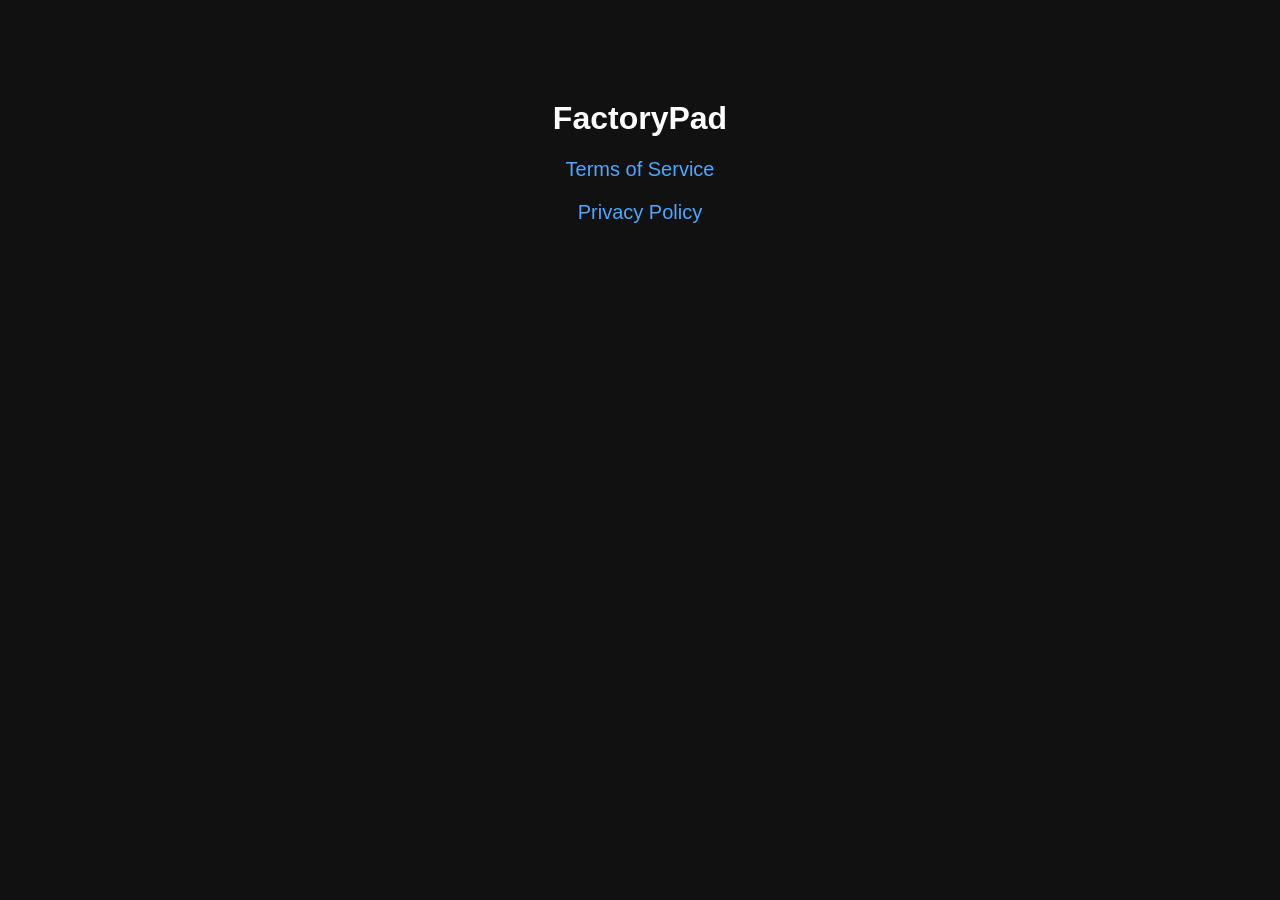
==== index.html @ 2495810d "Add initial index.html with basic structure" ====
<!DOCTYPE html>
<html lang="en">
<head>
  <meta charset="UTF-8">
  <title>FactoryPad</title>
  <style>
    body {
      font-family: Arial, sans-serif;
      text-align: center;
      margin-top: 100px;
      background: #111;
      color: white;
    }
    a {
      display: block;
      margin: 20px;
      font-size: 20px;
      color: #4da6ff;
      text-decoration: none;
    }
    a:hover {
      text-decoration: underline;
    }
  </style>
</head>
<body>

  <h1>FactoryPad</h1>

  <a href="https://factorypad.github.io/terms-and-service.html">
    Terms of Service
  </a>

  <a href="https://factorypad.github.io/privacy-policy.html">
    Privacy Policy
  </a>

</body>
</html>
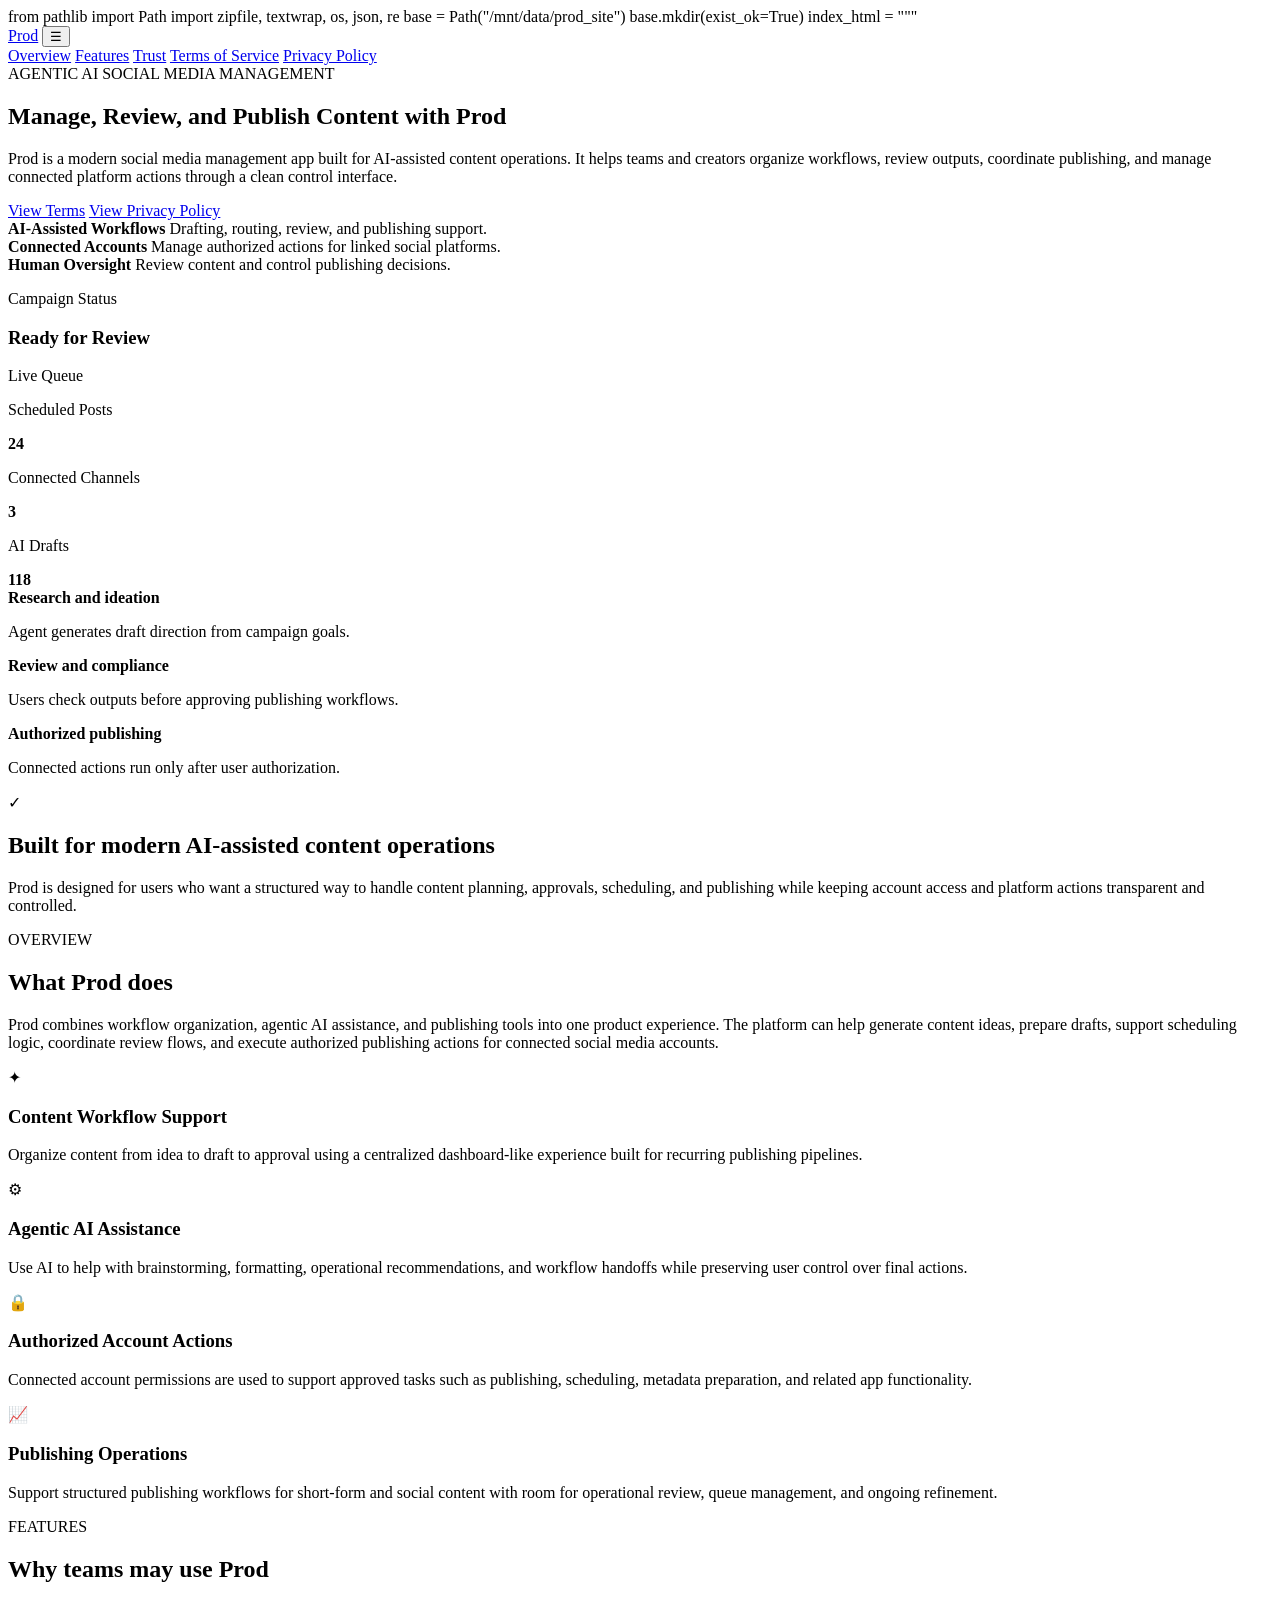
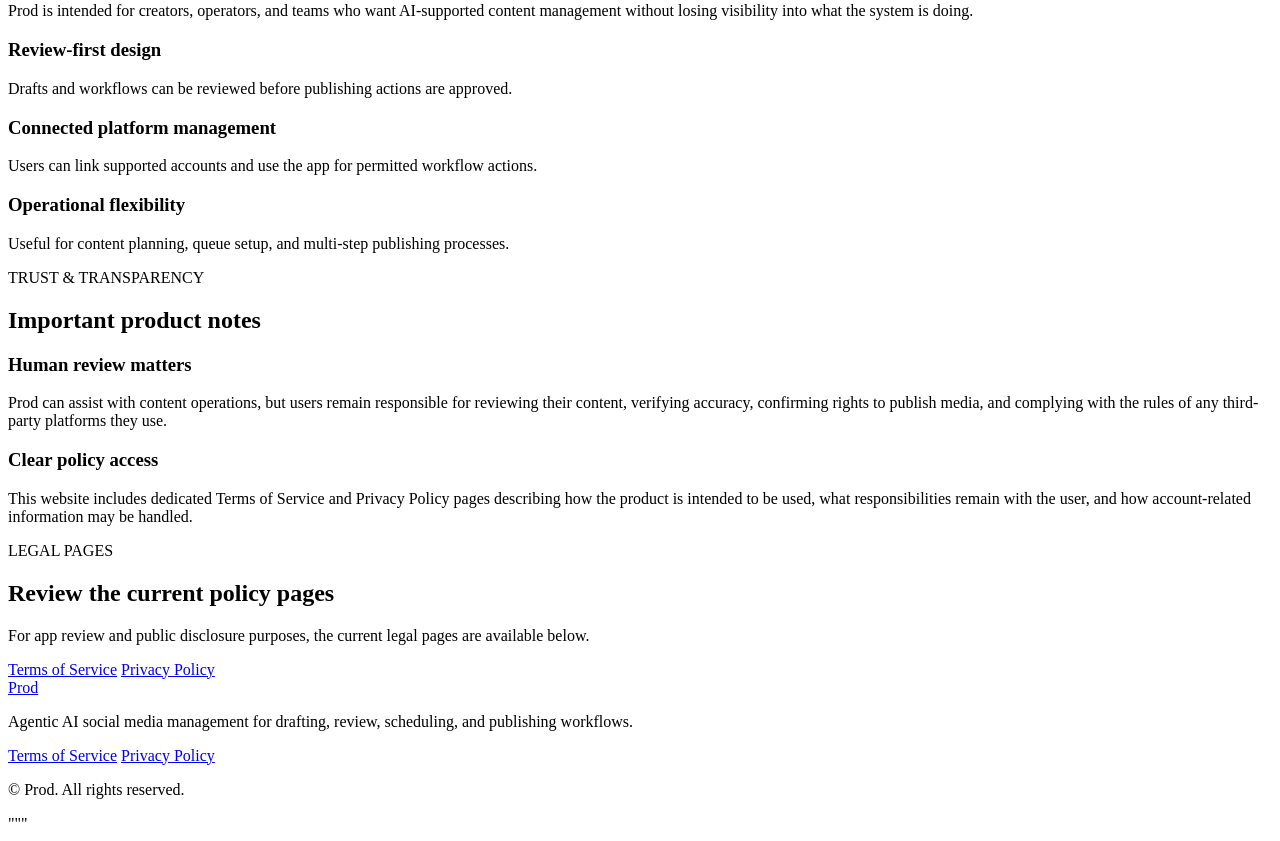
==== commit 4dcecbf2: "Revamp index.html for Prod app with new content Updated the HTML structure and content for the Prod " ====
--- a/index.html
+++ b/index.html
@@ -1,39 +1,284 @@
-<!DOCTYPE html>
+from pathlib import Path
+import zipfile, textwrap, os, json, re
+
+base = Path("/mnt/data/prod_site")
+base.mkdir(exist_ok=True)
+
+index_html = """<!DOCTYPE html>
 <html lang="en">
 <head>
-  <meta charset="UTF-8">
-  <title>FactoryPad</title>
-  <style>
-    body {
-      font-family: Arial, sans-serif;
-      text-align: center;
-      margin-top: 100px;
-      background: #111;
-      color: white;
-    }
-    a {
-      display: block;
-      margin: 20px;
-      font-size: 20px;
-      color: #4da6ff;
-      text-decoration: none;
-    }
-    a:hover {
-      text-decoration: underline;
-    }
-  </style>
+  <meta charset="UTF-8" />
+  <meta name="viewport" content="width=device-width, initial-scale=1.0" />
+  <title>Prod | Agentic AI Social Media Management</title>
+  <meta name="description" content="Prod is an agentic AI social media management app for drafting, scheduling, reviewing, and publishing content across connected platforms." />
+  <link rel="stylesheet" href="styles.css" />
 </head>
 <body>
-
-  <h1>FactoryPad</h1>
-
-  <a href="https://factorypad.github.io/terms-and-service.html">
-    Terms of Service
-  </a>
-
-  <a href="https://factorypad.github.io/privacy-policy.html">
-    Privacy Policy
-  </a>
-
+  <div class="bg-orb orb-1"></div>
+  <div class="bg-orb orb-2"></div>
+
+  <header class="site-header">
+    <div class="container nav-wrap">
+      <a class="brand" href="index.html">Prod</a>
+
+      <button class="menu-toggle" aria-label="Toggle navigation" aria-expanded="false">☰</button>
+
+      <nav class="main-nav">
+        <a href="#overview">Overview</a>
+        <a href="#features">Features</a>
+        <a href="#trust">Trust</a>
+        <a href="terms.html">Terms of Service</a>
+        <a href="privacy.html">Privacy Policy</a>
+      </nav>
+    </div>
+  </header>
+
+  <main>
+    <section class="hero">
+      <div class="container hero-grid">
+        <div class="hero-copy">
+          <span class="eyebrow">AGENTIC AI SOCIAL MEDIA MANAGEMENT</span>
+          <h1>Manage, Review, and Publish Content with <span>Prod</span></h1>
+          <p class="lead">
+            Prod is a modern social media management app built for AI-assisted content operations.
+            It helps teams and creators organize workflows, review outputs, coordinate publishing,
+            and manage connected platform actions through a clean control interface.
+          </p>
+
+          <div class="hero-actions">
+            <a class="btn btn-primary" href="terms.html">View Terms</a>
+            <a class="btn btn-secondary" href="privacy.html">View Privacy Policy</a>
+          </div>
+
+          <div class="hero-mini-grid">
+            <div class="mini-card">
+              <strong>AI-Assisted Workflows</strong>
+              <span>Drafting, routing, review, and publishing support.</span>
+            </div>
+            <div class="mini-card">
+              <strong>Connected Accounts</strong>
+              <span>Manage authorized actions for linked social platforms.</span>
+            </div>
+            <div class="mini-card">
+              <strong>Human Oversight</strong>
+              <span>Review content and control publishing decisions.</span>
+            </div>
+          </div>
+        </div>
+
+        <div class="hero-panel">
+          <div class="panel-window">
+            <div class="panel-top">
+              <span></span><span></span><span></span>
+            </div>
+
+            <div class="workflow-card">
+              <div class="workflow-head">
+                <div>
+                  <p class="label">Campaign Status</p>
+                  <h3>Ready for Review</h3>
+                </div>
+                <span class="status-pill">Live Queue</span>
+              </div>
+
+              <div class="metric-row">
+                <div class="metric-card">
+                  <p>Scheduled Posts</p>
+                  <strong>24</strong>
+                </div>
+                <div class="metric-card">
+                  <p>Connected Channels</p>
+                  <strong>3</strong>
+                </div>
+                <div class="metric-card">
+                  <p>AI Drafts</p>
+                  <strong>118</strong>
+                </div>
+              </div>
+
+              <div class="timeline">
+                <div class="timeline-item active">
+                  <span class="dot"></span>
+                  <div>
+                    <strong>Research and ideation</strong>
+                    <p>Agent generates draft direction from campaign goals.</p>
+                  </div>
+                </div>
+                <div class="timeline-item">
+                  <span class="dot"></span>
+                  <div>
+                    <strong>Review and compliance</strong>
+                    <p>Users check outputs before approving publishing workflows.</p>
+                  </div>
+                </div>
+                <div class="timeline-item">
+                  <span class="dot"></span>
+                  <div>
+                    <strong>Authorized publishing</strong>
+                    <p>Connected actions run only after user authorization.</p>
+                  </div>
+                </div>
+              </div>
+            </div>
+          </div>
+        </div>
+      </div>
+    </section>
+
+    <section class="trust-band">
+      <div class="container trust-band-inner">
+        <div class="badge-glow">✓</div>
+        <h2>Built for modern AI-assisted content operations</h2>
+        <p>
+          Prod is designed for users who want a structured way to handle content planning,
+          approvals, scheduling, and publishing while keeping account access and platform
+          actions transparent and controlled.
+        </p>
+      </div>
+    </section>
+
+    <section id="overview" class="section light-section">
+      <div class="container narrow center-text">
+        <p class="section-kicker">OVERVIEW</p>
+        <h2>What Prod does</h2>
+        <p class="section-copy">
+          Prod combines workflow organization, agentic AI assistance, and publishing tools into
+          one product experience. The platform can help generate content ideas, prepare drafts,
+          support scheduling logic, coordinate review flows, and execute authorized publishing
+          actions for connected social media accounts.
+        </p>
+      </div>
+
+      <div class="container feature-grid top-gap">
+        <article class="feature-card">
+          <div class="icon-wrap">✦</div>
+          <h3>Content Workflow Support</h3>
+          <p>
+            Organize content from idea to draft to approval using a centralized dashboard-like
+            experience built for recurring publishing pipelines.
+          </p>
+        </article>
+
+        <article class="feature-card">
+          <div class="icon-wrap">⚙</div>
+          <h3>Agentic AI Assistance</h3>
+          <p>
+            Use AI to help with brainstorming, formatting, operational recommendations, and
+            workflow handoffs while preserving user control over final actions.
+          </p>
+        </article>
+
+        <article class="feature-card">
+          <div class="icon-wrap">🔒</div>
+          <h3>Authorized Account Actions</h3>
+          <p>
+            Connected account permissions are used to support approved tasks such as publishing,
+            scheduling, metadata preparation, and related app functionality.
+          </p>
+        </article>
+
+        <article class="feature-card">
+          <div class="icon-wrap">📈</div>
+          <h3>Publishing Operations</h3>
+          <p>
+            Support structured publishing workflows for short-form and social content with room
+            for operational review, queue management, and ongoing refinement.
+          </p>
+        </article>
+      </div>
+    </section>
+
+    <section id="features" class="section dark-section">
+      <div class="container narrow center-text">
+        <p class="section-kicker">FEATURES</p>
+        <h2>Why teams may use Prod</h2>
+        <p class="section-copy section-copy-light">
+          Prod is intended for creators, operators, and teams who want AI-supported content
+          management without losing visibility into what the system is doing.
+        </p>
+      </div>
+
+      <div class="container card-row">
+        <article class="info-card">
+          <h3>Review-first design</h3>
+          <p>Drafts and workflows can be reviewed before publishing actions are approved.</p>
+        </article>
+        <article class="info-card">
+          <h3>Connected platform management</h3>
+          <p>Users can link supported accounts and use the app for permitted workflow actions.</p>
+        </article>
+        <article class="info-card">
+          <h3>Operational flexibility</h3>
+          <p>Useful for content planning, queue setup, and multi-step publishing processes.</p>
+        </article>
+      </div>
+    </section>
+
+    <section id="trust" class="section light-section">
+      <div class="container narrow center-text">
+        <p class="section-kicker">TRUST & TRANSPARENCY</p>
+        <h2>Important product notes</h2>
+      </div>
+
+      <div class="container split-grid top-gap">
+        <div class="copy-box">
+          <h3>Human review matters</h3>
+          <p>
+            Prod can assist with content operations, but users remain responsible for reviewing
+            their content, verifying accuracy, confirming rights to publish media, and complying
+            with the rules of any third-party platforms they use.
+          </p>
+        </div>
+
+        <div class="copy-box">
+          <h3>Clear policy access</h3>
+          <p>
+            This website includes dedicated Terms of Service and Privacy Policy pages describing
+            how the product is intended to be used, what responsibilities remain with the user,
+            and how account-related information may be handled.
+          </p>
+        </div>
+      </div>
+    </section>
+
+    <section class="section footer-cta">
+      <div class="container cta-box">
+        <div>
+          <p class="section-kicker">LEGAL PAGES</p>
+          <h2>Review the current policy pages</h2>
+          <p>
+            For app review and public disclosure purposes, the current legal pages are available below.
+          </p>
+        </div>
+        <div class="cta-actions">
+          <a class="btn btn-primary" href="terms.html">Terms of Service</a>
+          <a class="btn btn-secondary" href="privacy.html">Privacy Policy</a>
+        </div>
+      </div>
+    </section>
+  </main>
+
+  <footer class="site-footer">
+    <div class="container footer-inner">
+      <div>
+        <a class="brand footer-brand" href="index.html">Prod</a>
+        <p class="footer-copy">
+          Agentic AI social media management for drafting, review, scheduling, and publishing workflows.
+        </p>
+      </div>
+
+      <div class="footer-links">
+        <a href="terms.html">Terms of Service</a>
+        <a href="privacy.html">Privacy Policy</a>
+      </div>
+    </div>
+
+    <div class="container footer-bottom">
+      <p>© <span id="year"></span> Prod. All rights reserved.</p>
+    </div>
+  </footer>
+
+  <script src="script.js"></script>
 </body>
 </html>
+"""
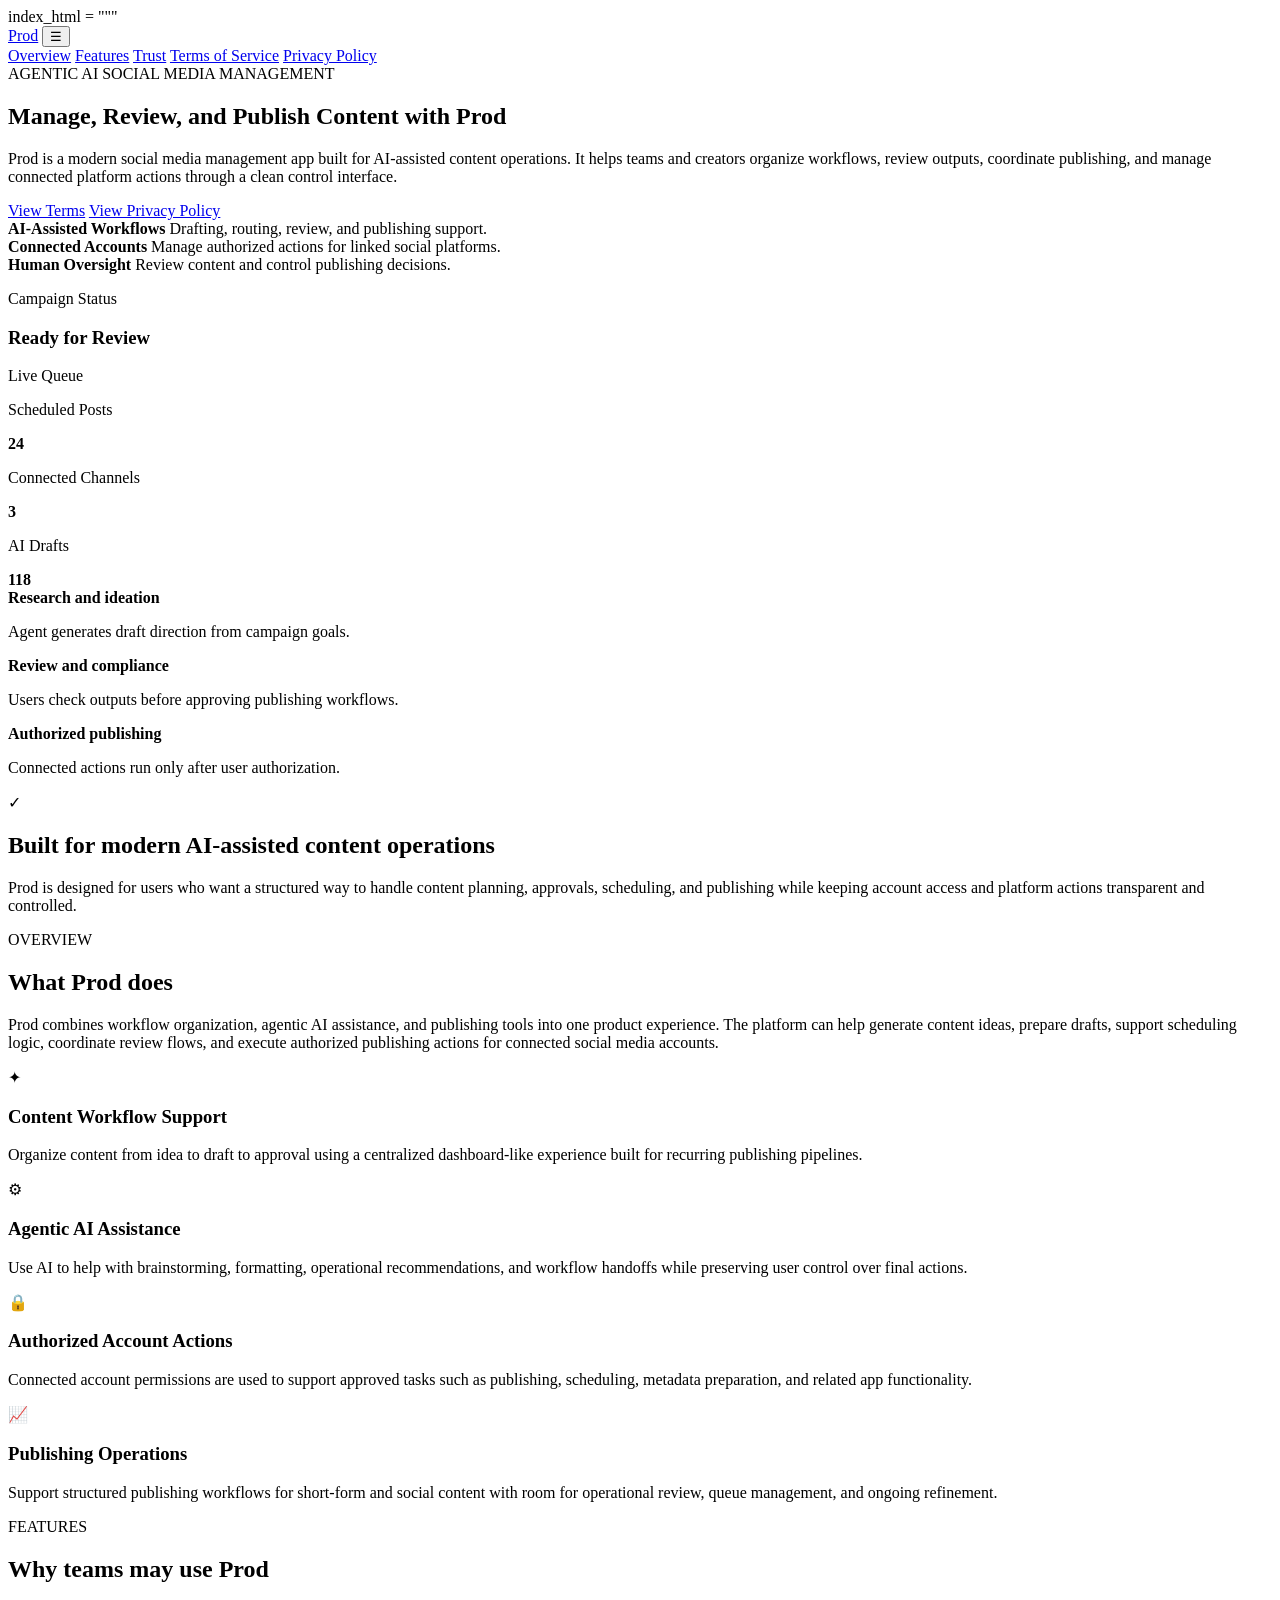
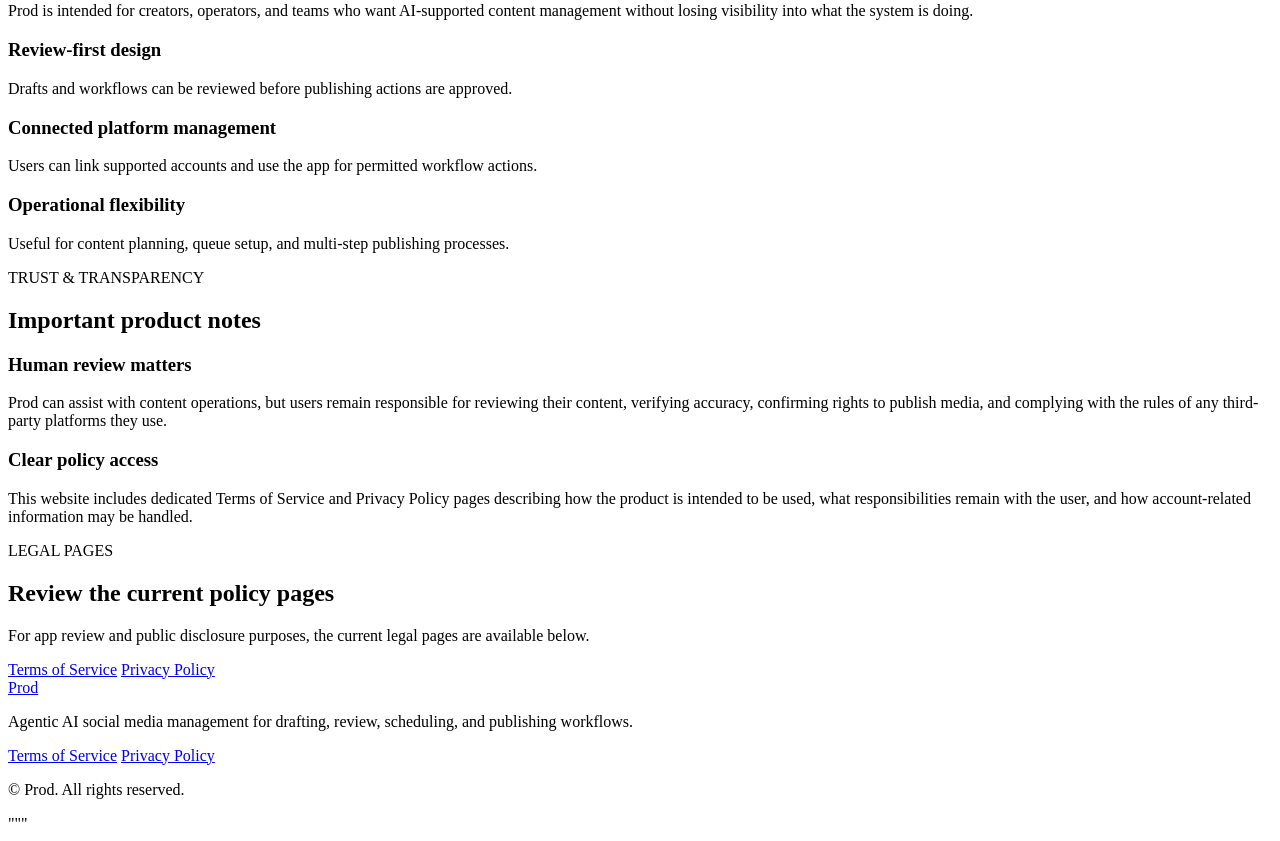
==== commit b61574f4: "Remove Python code from index.html" ====
--- a/index.html
+++ b/index.html
@@ -1,9 +1,3 @@
-from pathlib import Path
-import zipfile, textwrap, os, json, re
-
-base = Path("/mnt/data/prod_site")
-base.mkdir(exist_ok=True)
-
 index_html = """<!DOCTYPE html>
 <html lang="en">
 <head>
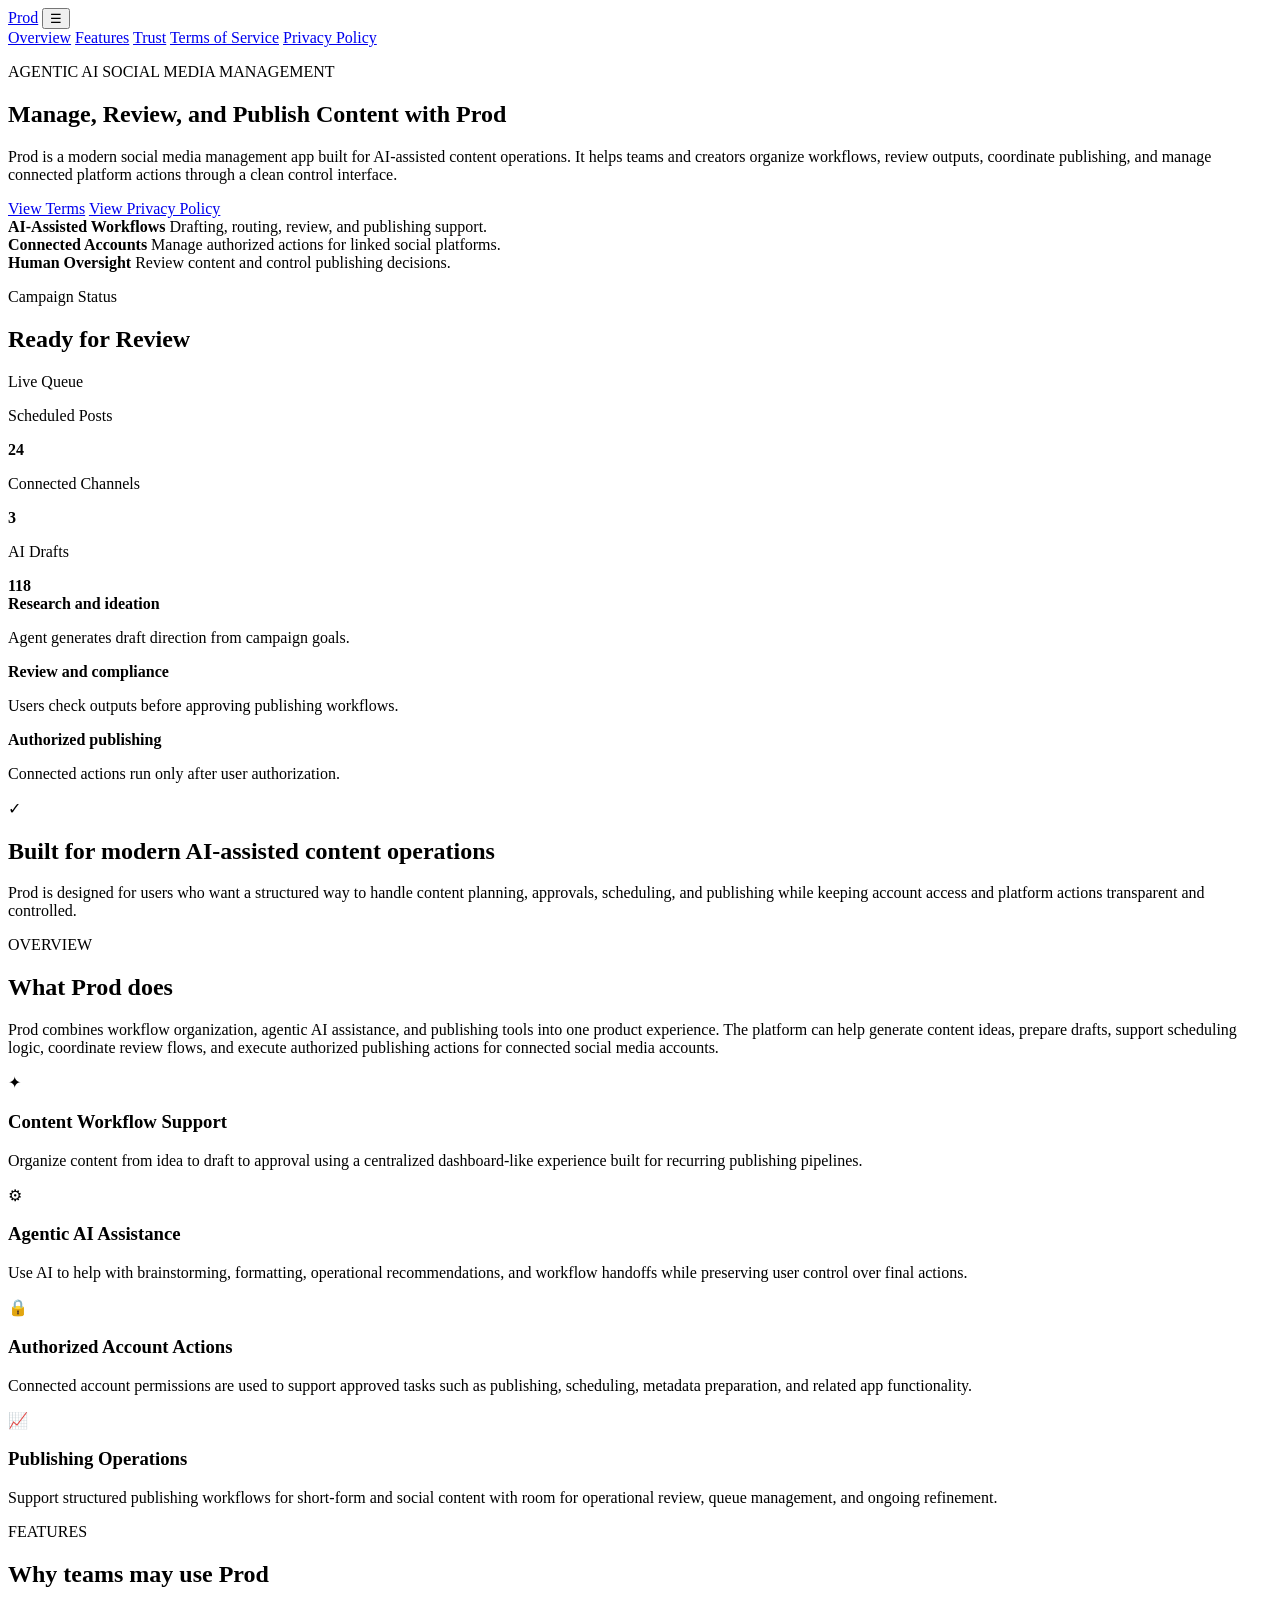
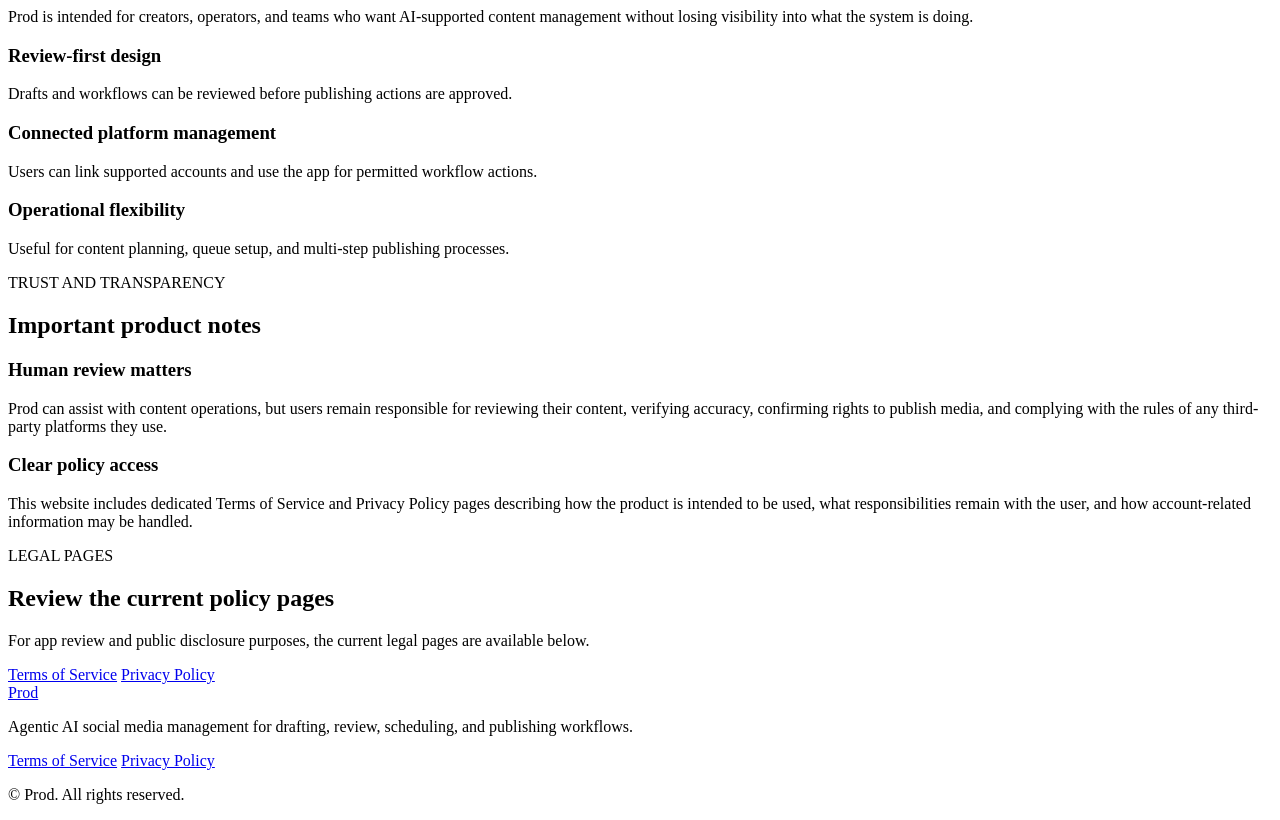
==== commit 3936fb12: "Refactor HTML structure and improve accessibility" ====
--- a/index.html
+++ b/index.html
@@ -1,28 +1,40 @@
-index_html = """<!DOCTYPE html>
+<!DOCTYPE html>
 <html lang="en">
 <head>
   <meta charset="UTF-8" />
   <meta name="viewport" content="width=device-width, initial-scale=1.0" />
   <title>Prod | Agentic AI Social Media Management</title>
-  <meta name="description" content="Prod is an agentic AI social media management app for drafting, scheduling, reviewing, and publishing content across connected platforms." />
+  <meta
+    name="description"
+    content="Prod is an agentic AI social media management app for drafting, scheduling, reviewing, and publishing content across connected platforms."
+  />
+  <meta name="theme-color" content="#0a1b0d" />
   <link rel="stylesheet" href="styles.css" />
 </head>
 <body>
-  <div class="bg-orb orb-1"></div>
-  <div class="bg-orb orb-2"></div>
+  <div class="bg-orb orb-1" aria-hidden="true"></div>
+  <div class="bg-orb orb-2" aria-hidden="true"></div>
 
   <header class="site-header">
     <div class="container nav-wrap">
-      <a class="brand" href="index.html">Prod</a>
-
-      <button class="menu-toggle" aria-label="Toggle navigation" aria-expanded="false">☰</button>
-
-      <nav class="main-nav">
+      <a class="brand" href="index.html" aria-label="Prod home">Prod</a>
+
+      <button
+        class="menu-toggle"
+        type="button"
+        aria-label="Toggle navigation"
+        aria-controls="site-nav"
+        aria-expanded="false"
+      >
+        &#9776;
+      </button>
+
+      <nav class="main-nav" id="site-nav">
         <a href="#overview">Overview</a>
         <a href="#features">Features</a>
         <a href="#trust">Trust</a>
-        <a href="terms.html">Terms of Service</a>
-        <a href="privacy.html">Privacy Policy</a>
+        <a href="terms-and-service.html">Terms of Service</a>
+        <a href="privacy-policy.html">Privacy Policy</a>
       </nav>
     </div>
   </header>
@@ -31,7 +43,7 @@
     <section class="hero">
       <div class="container hero-grid">
         <div class="hero-copy">
-          <span class="eyebrow">AGENTIC AI SOCIAL MEDIA MANAGEMENT</span>
+          <p class="eyebrow">AGENTIC AI SOCIAL MEDIA MANAGEMENT</p>
           <h1>Manage, Review, and Publish Content with <span>Prod</span></h1>
           <p class="lead">
             Prod is a modern social media management app built for AI-assisted content operations.
@@ -40,80 +52,82 @@
           </p>
 
           <div class="hero-actions">
-            <a class="btn btn-primary" href="terms.html">View Terms</a>
-            <a class="btn btn-secondary" href="privacy.html">View Privacy Policy</a>
+            <a class="btn btn-primary" href="terms-and-service.html">View Terms</a>
+            <a class="btn btn-secondary" href="privacy-policy.html">View Privacy Policy</a>
           </div>
 
           <div class="hero-mini-grid">
-            <div class="mini-card">
+            <article class="mini-card">
               <strong>AI-Assisted Workflows</strong>
               <span>Drafting, routing, review, and publishing support.</span>
-            </div>
-            <div class="mini-card">
+            </article>
+            <article class="mini-card">
               <strong>Connected Accounts</strong>
               <span>Manage authorized actions for linked social platforms.</span>
-            </div>
-            <div class="mini-card">
+            </article>
+            <article class="mini-card">
               <strong>Human Oversight</strong>
               <span>Review content and control publishing decisions.</span>
-            </div>
+            </article>
           </div>
         </div>
 
         <div class="hero-panel">
           <div class="panel-window">
-            <div class="panel-top">
-              <span></span><span></span><span></span>
+            <div class="panel-top" aria-hidden="true">
+              <span></span>
+              <span></span>
+              <span></span>
             </div>
 
-            <div class="workflow-card">
+            <section class="workflow-card" aria-label="Product workflow preview">
               <div class="workflow-head">
                 <div>
                   <p class="label">Campaign Status</p>
-                  <h3>Ready for Review</h3>
+                  <h2>Ready for Review</h2>
                 </div>
-                <span class="status-pill">Live Queue</span>
+                <p class="status-pill">Live Queue</p>
               </div>
 
               <div class="metric-row">
-                <div class="metric-card">
+                <article class="metric-card">
                   <p>Scheduled Posts</p>
                   <strong>24</strong>
-                </div>
-                <div class="metric-card">
+                </article>
+                <article class="metric-card">
                   <p>Connected Channels</p>
                   <strong>3</strong>
-                </div>
-                <div class="metric-card">
+                </article>
+                <article class="metric-card">
                   <p>AI Drafts</p>
                   <strong>118</strong>
-                </div>
+                </article>
               </div>
 
               <div class="timeline">
-                <div class="timeline-item active">
-                  <span class="dot"></span>
+                <article class="timeline-item active">
+                  <span class="dot" aria-hidden="true"></span>
                   <div>
                     <strong>Research and ideation</strong>
                     <p>Agent generates draft direction from campaign goals.</p>
                   </div>
-                </div>
-                <div class="timeline-item">
-                  <span class="dot"></span>
+                </article>
+                <article class="timeline-item">
+                  <span class="dot" aria-hidden="true"></span>
                   <div>
                     <strong>Review and compliance</strong>
                     <p>Users check outputs before approving publishing workflows.</p>
                   </div>
-                </div>
-                <div class="timeline-item">
-                  <span class="dot"></span>
+                </article>
+                <article class="timeline-item">
+                  <span class="dot" aria-hidden="true"></span>
                   <div>
                     <strong>Authorized publishing</strong>
                     <p>Connected actions run only after user authorization.</p>
                   </div>
-                </div>
+                </article>
               </div>
-            </div>
+            </section>
           </div>
         </div>
       </div>
@@ -121,7 +135,7 @@
 
     <section class="trust-band">
       <div class="container trust-band-inner">
-        <div class="badge-glow">✓</div>
+        <div class="badge-glow" aria-hidden="true">&#10003;</div>
         <h2>Built for modern AI-assisted content operations</h2>
         <p>
           Prod is designed for users who want a structured way to handle content planning,
@@ -145,7 +159,7 @@
 
       <div class="container feature-grid top-gap">
         <article class="feature-card">
-          <div class="icon-wrap">✦</div>
+          <div class="icon-wrap" aria-hidden="true">&#10022;</div>
           <h3>Content Workflow Support</h3>
           <p>
             Organize content from idea to draft to approval using a centralized dashboard-like
@@ -154,7 +168,7 @@
         </article>
 
         <article class="feature-card">
-          <div class="icon-wrap">⚙</div>
+          <div class="icon-wrap" aria-hidden="true">&#9881;</div>
           <h3>Agentic AI Assistance</h3>
           <p>
             Use AI to help with brainstorming, formatting, operational recommendations, and
@@ -163,7 +177,7 @@
         </article>
 
         <article class="feature-card">
-          <div class="icon-wrap">🔒</div>
+          <div class="icon-wrap" aria-hidden="true">&#128274;</div>
           <h3>Authorized Account Actions</h3>
           <p>
             Connected account permissions are used to support approved tasks such as publishing,
@@ -172,7 +186,7 @@
         </article>
 
         <article class="feature-card">
-          <div class="icon-wrap">📈</div>
+          <div class="icon-wrap" aria-hidden="true">&#128200;</div>
           <h3>Publishing Operations</h3>
           <p>
             Support structured publishing workflows for short-form and social content with room
@@ -210,28 +224,28 @@
 
     <section id="trust" class="section light-section">
       <div class="container narrow center-text">
-        <p class="section-kicker">TRUST & TRANSPARENCY</p>
+        <p class="section-kicker">TRUST AND TRANSPARENCY</p>
         <h2>Important product notes</h2>
       </div>
 
       <div class="container split-grid top-gap">
-        <div class="copy-box">
+        <article class="copy-box">
           <h3>Human review matters</h3>
           <p>
             Prod can assist with content operations, but users remain responsible for reviewing
             their content, verifying accuracy, confirming rights to publish media, and complying
             with the rules of any third-party platforms they use.
           </p>
-        </div>
-
-        <div class="copy-box">
+        </article>
+
+        <article class="copy-box">
           <h3>Clear policy access</h3>
           <p>
             This website includes dedicated Terms of Service and Privacy Policy pages describing
             how the product is intended to be used, what responsibilities remain with the user,
             and how account-related information may be handled.
           </p>
-        </div>
+        </article>
       </div>
     </section>
 
@@ -245,8 +259,8 @@
           </p>
         </div>
         <div class="cta-actions">
-          <a class="btn btn-primary" href="terms.html">Terms of Service</a>
-          <a class="btn btn-secondary" href="privacy.html">Privacy Policy</a>
+          <a class="btn btn-primary" href="terms-and-service.html">Terms of Service</a>
+          <a class="btn btn-secondary" href="privacy-policy.html">Privacy Policy</a>
         </div>
       </div>
     </section>
@@ -262,17 +276,16 @@
       </div>
 
       <div class="footer-links">
-        <a href="terms.html">Terms of Service</a>
-        <a href="privacy.html">Privacy Policy</a>
+        <a href="terms-and-service.html">Terms of Service</a>
+        <a href="privacy-policy.html">Privacy Policy</a>
       </div>
     </div>
 
     <div class="container footer-bottom">
-      <p>© <span id="year"></span> Prod. All rights reserved.</p>
+      <p>&copy; <span id="year"></span> Prod. All rights reserved.</p>
     </div>
   </footer>
 
   <script src="script.js"></script>
 </body>
 </html>
-"""
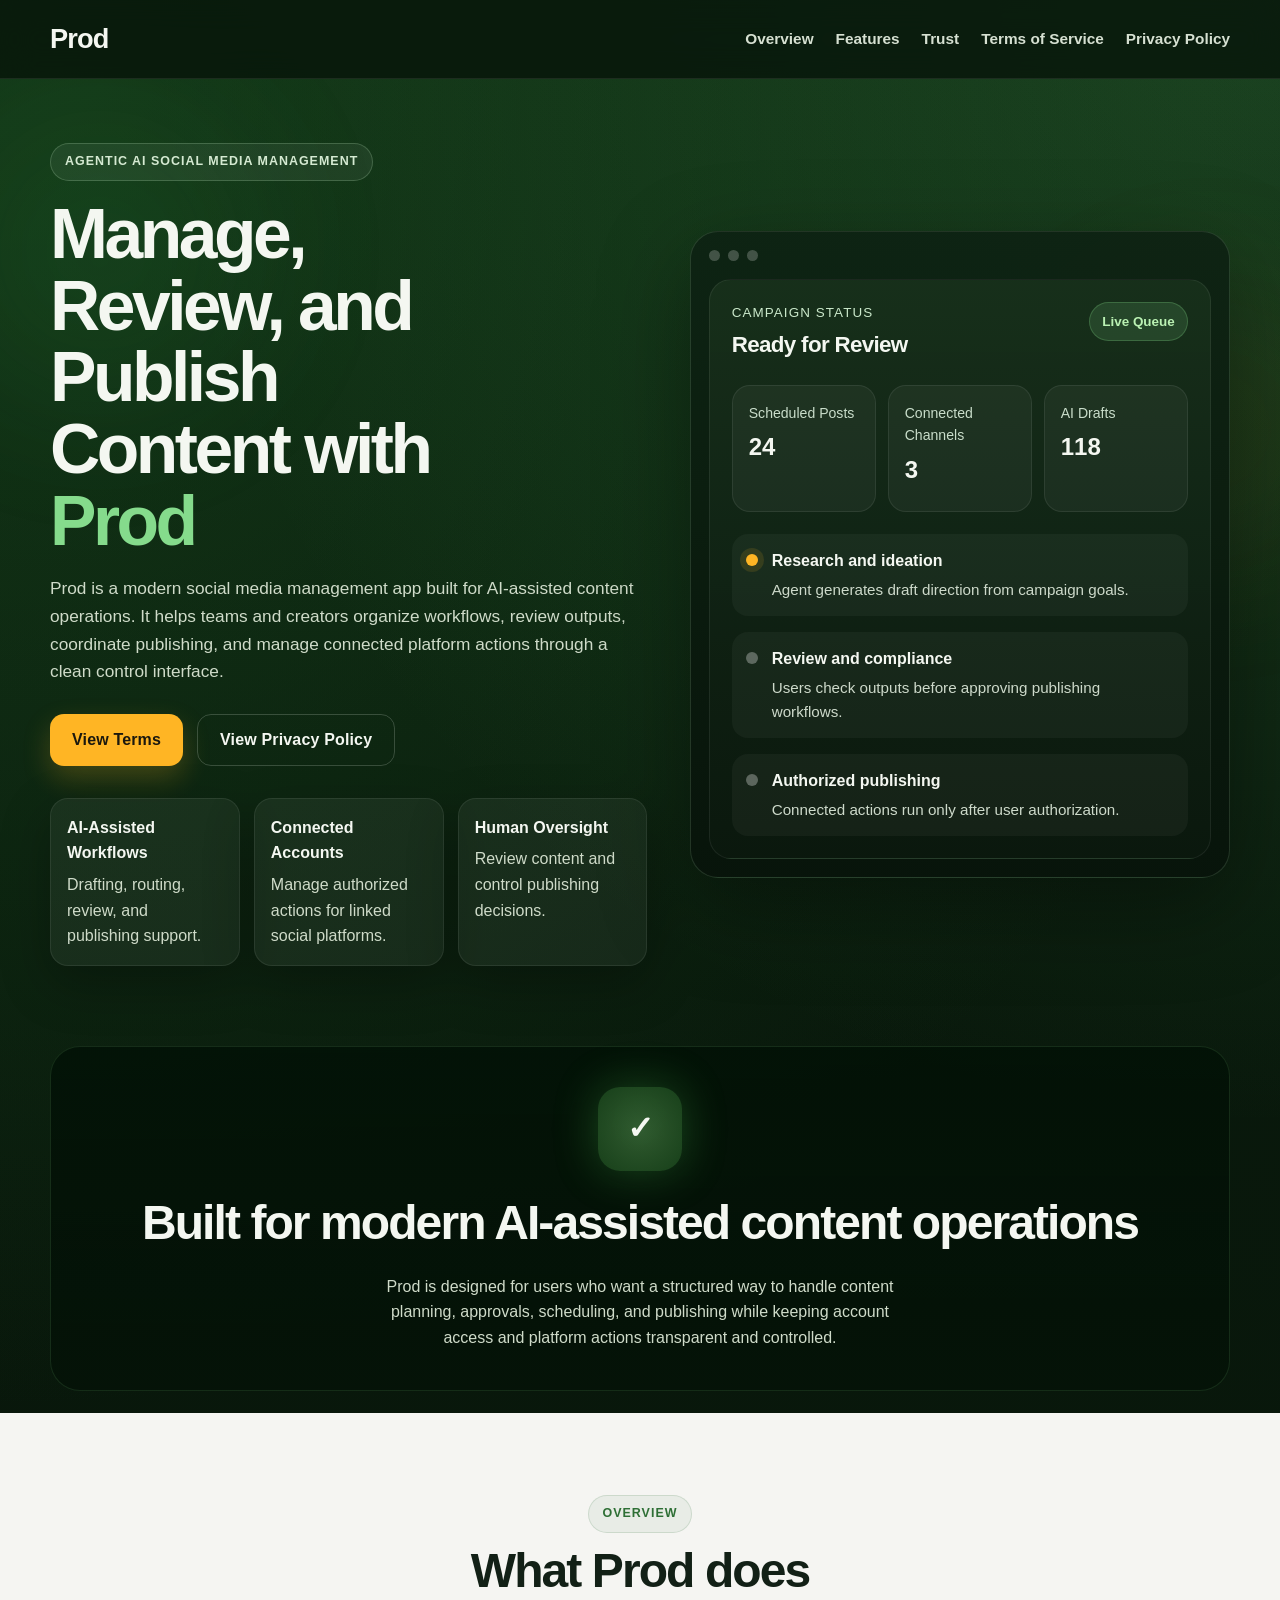
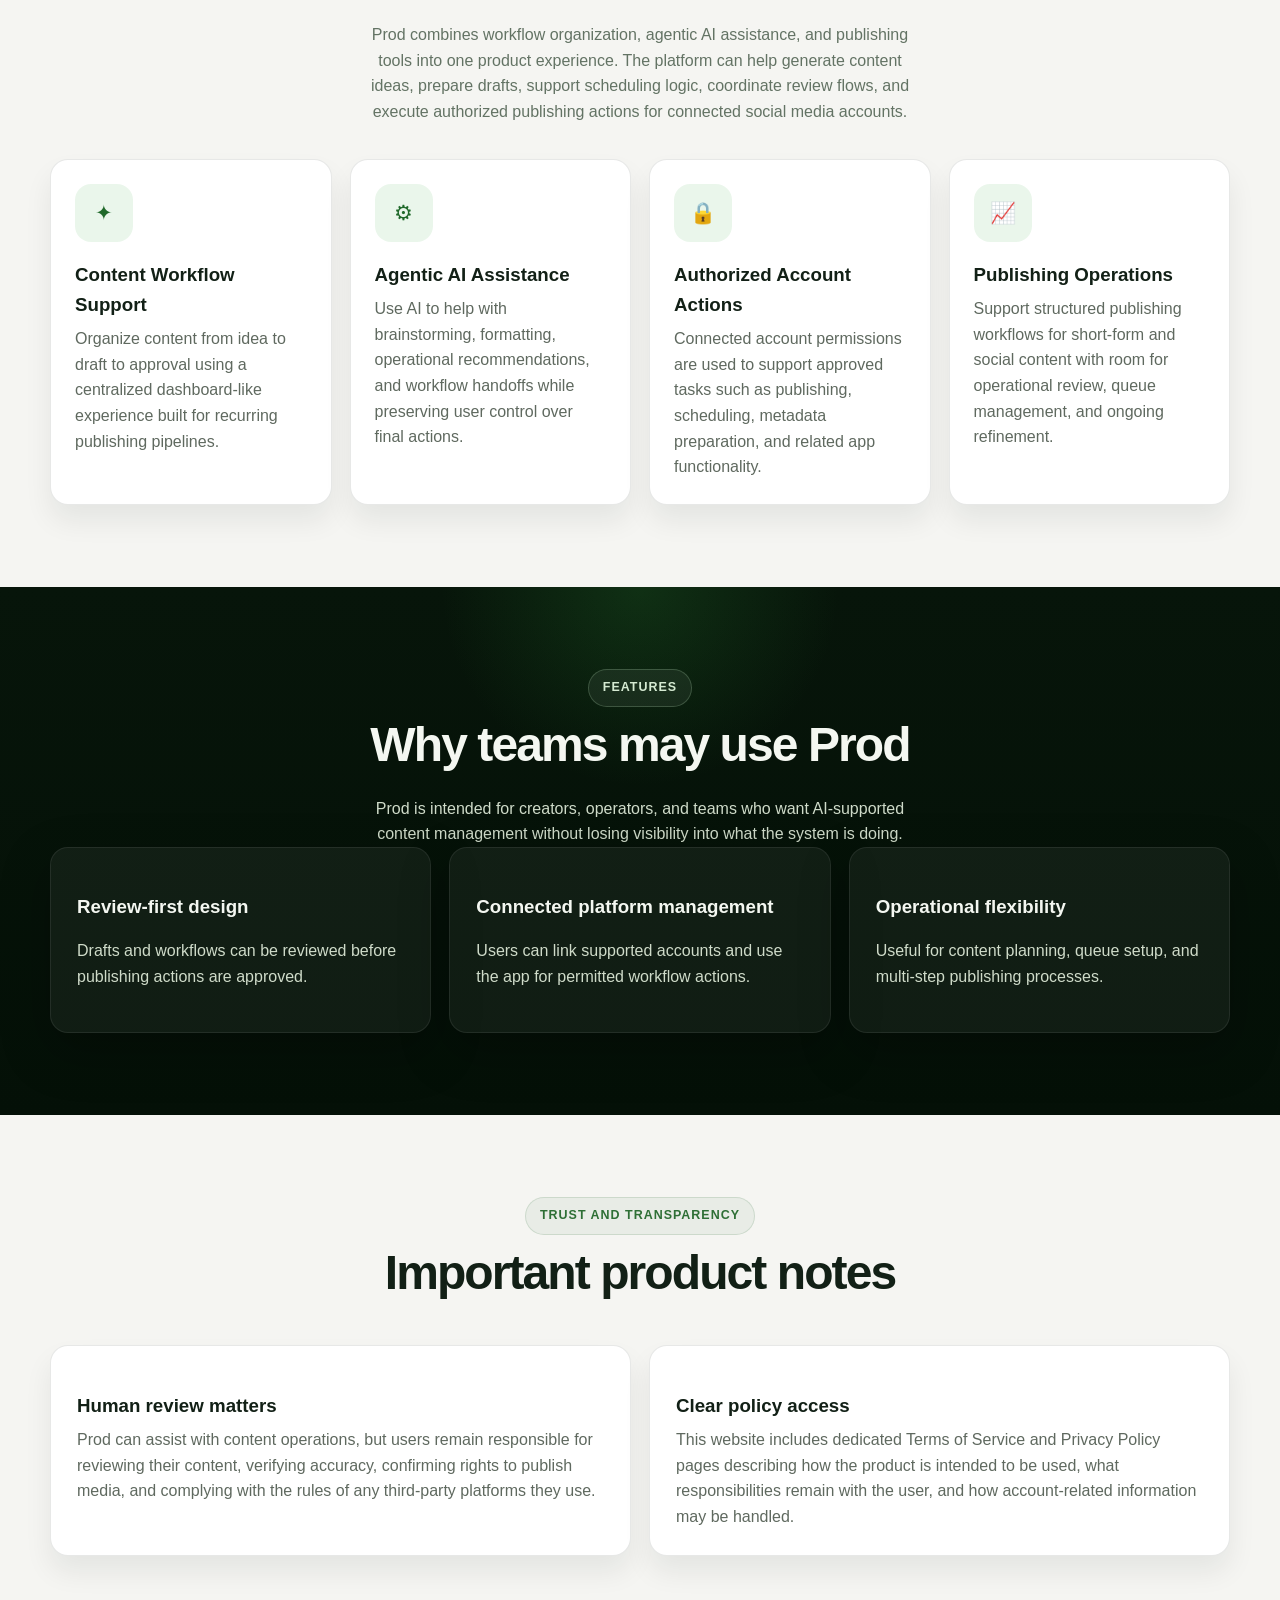
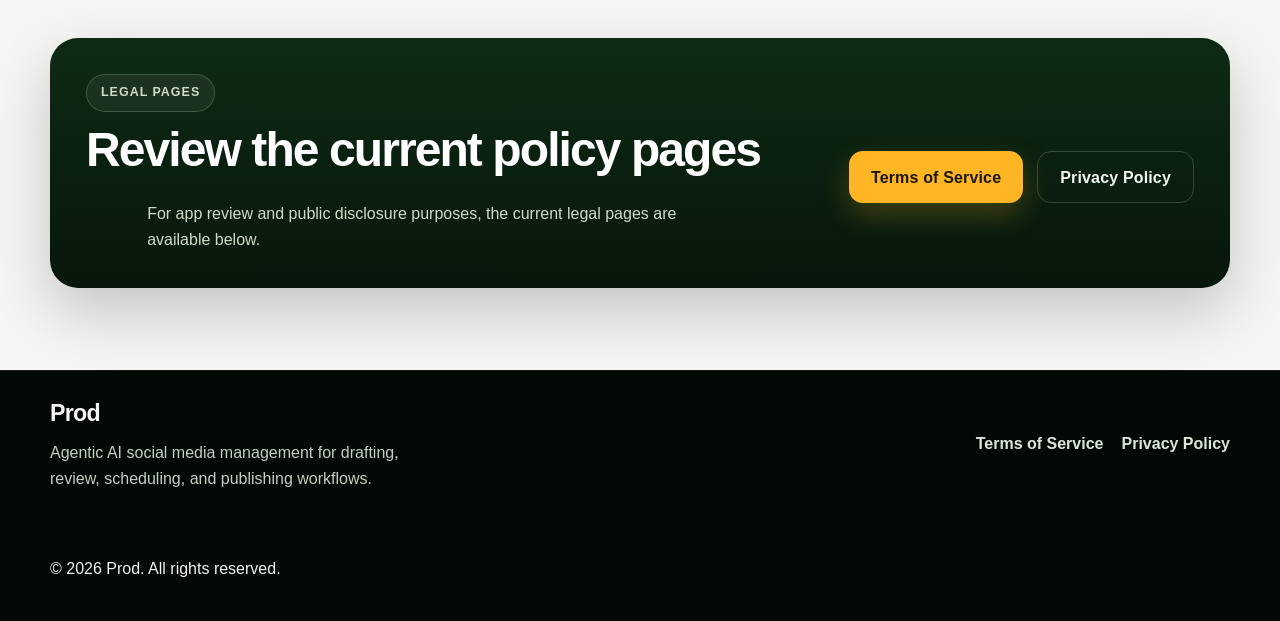
==== commit 53e9d2f3: "Change stylesheet link from styles.css to style.css" ====
--- a/index.html
+++ b/index.html
@@ -9,7 +9,7 @@
     content="Prod is an agentic AI social media management app for drafting, scheduling, reviewing, and publishing content across connected platforms."
   />
   <meta name="theme-color" content="#0a1b0d" />
-  <link rel="stylesheet" href="styles.css" />
+  <link rel="stylesheet" href="style.css" />
 </head>
 <body>
   <div class="bg-orb orb-1" aria-hidden="true"></div>
--- a/style.css
+++ b/style.css
@@ -0,0 +1,731 @@
+* {
+  box-sizing: border-box;
+}
+
+:root {
+  --bg: #07150a;
+  --bg-deep: #041007;
+  --panel: rgba(14, 32, 18, 0.72);
+  --panel-strong: rgba(11, 25, 15, 0.92);
+  --surface: #f5f5f2;
+  --surface-2: #ffffff;
+  --text: #f4f7f1;
+  --text-dark: #122016;
+  --muted: #cfdbc9;
+  --muted-dark: #637364;
+  --line: rgba(255, 255, 255, 0.08);
+  --line-dark: rgba(19, 33, 22, 0.1);
+  --green: #33c15d;
+  --green-soft: #85db8c;
+  --yellow: #ffb524;
+  --shadow: 0 18px 50px rgba(0, 0, 0, 0.28);
+  --radius: 22px;
+  --radius-sm: 14px;
+  --container: 1180px;
+}
+
+html {
+  scroll-behavior: smooth;
+}
+
+body {
+  margin: 0;
+  min-height: 100vh;
+  overflow-x: hidden;
+  position: relative;
+  background:
+    radial-gradient(circle at top left, rgba(39, 120, 48, 0.34), transparent 35%),
+    radial-gradient(circle at top right, rgba(86, 204, 101, 0.22), transparent 28%),
+    linear-gradient(180deg, #0a1b0d 0%, #061108 100%);
+  color: var(--text);
+  font-family: "Segoe UI", "Helvetica Neue", Arial, sans-serif;
+  line-height: 1.6;
+}
+
+a {
+  color: inherit;
+  text-decoration: none;
+}
+
+img {
+  display: block;
+  max-width: 100%;
+}
+
+button,
+input,
+textarea,
+select {
+  font: inherit;
+}
+
+.container {
+  width: min(calc(100% - 32px), var(--container));
+  margin: 0 auto;
+}
+
+.narrow {
+  width: min(calc(100% - 32px), 820px);
+}
+
+.center-text {
+  text-align: center;
+}
+
+.top-gap {
+  margin-top: 34px;
+}
+
+.bg-orb {
+  position: fixed;
+  z-index: -1;
+  border-radius: 999px;
+  filter: blur(80px);
+  opacity: 0.35;
+}
+
+.orb-1 {
+  top: 90px;
+  left: -60px;
+  width: 320px;
+  height: 320px;
+  background: rgba(69, 204, 93, 0.25);
+}
+
+.orb-2 {
+  top: 280px;
+  right: -80px;
+  width: 300px;
+  height: 300px;
+  background: rgba(255, 181, 36, 0.16);
+}
+
+.site-header {
+  position: sticky;
+  top: 0;
+  z-index: 40;
+  border-bottom: 1px solid var(--line);
+  backdrop-filter: blur(16px);
+  background: rgba(7, 20, 10, 0.78);
+}
+
+.nav-wrap {
+  display: flex;
+  align-items: center;
+  justify-content: space-between;
+  gap: 20px;
+  min-height: 78px;
+}
+
+.brand {
+  font-size: 1.7rem;
+  font-weight: 800;
+  letter-spacing: -0.03em;
+}
+
+.main-nav {
+  display: flex;
+  align-items: center;
+  gap: 22px;
+}
+
+.main-nav a {
+  font-size: 0.96rem;
+  font-weight: 600;
+  color: #e8f1e3;
+  opacity: 0.92;
+  transition: color 0.2s ease, opacity 0.2s ease;
+}
+
+.main-nav a:hover,
+.main-nav a:focus-visible {
+  color: var(--yellow);
+  opacity: 1;
+}
+
+.menu-toggle {
+  display: none;
+  width: 46px;
+  height: 46px;
+  border: 1px solid var(--line);
+  border-radius: 12px;
+  background: rgba(255, 255, 255, 0.06);
+  color: #ffffff;
+  font-size: 1.2rem;
+  cursor: pointer;
+}
+
+.hero {
+  padding: 64px 0 44px;
+}
+
+.hero-grid {
+  display: grid;
+  grid-template-columns: 1.05fr 0.95fr;
+  align-items: center;
+  gap: 42px;
+}
+
+.eyebrow,
+.section-kicker {
+  display: inline-block;
+  margin: 0;
+  padding: 8px 14px;
+  border: 1px solid rgba(191, 233, 190, 0.22);
+  border-radius: 999px;
+  background: rgba(255, 255, 255, 0.06);
+  color: #d5ead2;
+  font-size: 0.78rem;
+  font-weight: 800;
+  letter-spacing: 0.08em;
+}
+
+.hero-copy h1,
+.legal-hero h1 {
+  max-width: 11ch;
+  margin: 18px 0;
+  font-size: clamp(2.6rem, 6vw, 4.35rem);
+  line-height: 1.03;
+  letter-spacing: -0.05em;
+}
+
+.hero-copy h1 span {
+  color: var(--green-soft);
+}
+
+.lead {
+  max-width: 61ch;
+  font-size: 1.08rem;
+  color: var(--muted);
+}
+
+.hero-actions,
+.cta-actions {
+  display: flex;
+  flex-wrap: wrap;
+  gap: 14px;
+  margin-top: 28px;
+}
+
+.btn {
+  display: inline-flex;
+  align-items: center;
+  justify-content: center;
+  min-height: 52px;
+  padding: 0 22px;
+  border-radius: 14px;
+  font-weight: 800;
+  letter-spacing: 0.01em;
+  transition: transform 0.18s ease, box-shadow 0.18s ease, border-color 0.18s ease;
+}
+
+.btn:hover,
+.btn:focus-visible {
+  transform: translateY(-1px);
+}
+
+.btn-primary {
+  background: var(--yellow);
+  color: #1b180e;
+  box-shadow: 0 12px 28px rgba(255, 181, 36, 0.22);
+}
+
+.btn-secondary {
+  border: 1px solid rgba(230, 238, 228, 0.2);
+  background: transparent;
+  color: var(--text);
+}
+
+.hero-mini-grid {
+  display: grid;
+  grid-template-columns: repeat(3, minmax(0, 1fr));
+  gap: 14px;
+  margin-top: 32px;
+}
+
+.mini-card,
+.metric-card,
+.info-card,
+.feature-card,
+.copy-box {
+  border: 1px solid var(--line);
+  border-radius: 18px;
+  background: rgba(255, 255, 255, 0.05);
+  box-shadow: var(--shadow);
+}
+
+.mini-card {
+  padding: 16px;
+}
+
+.mini-card strong,
+.metric-card strong,
+.feature-card h3,
+.info-card h3,
+.copy-box h3 {
+  display: block;
+  margin-bottom: 6px;
+}
+
+.mini-card span,
+.info-card p {
+  color: var(--muted);
+}
+
+.hero-panel {
+  display: flex;
+  justify-content: center;
+}
+
+.panel-window {
+  width: 100%;
+  max-width: 540px;
+  padding: 18px;
+  border: 1px solid rgba(200, 245, 196, 0.14);
+  border-radius: 28px;
+  background: linear-gradient(180deg, rgba(14, 35, 19, 0.96), rgba(8, 20, 11, 0.96));
+  box-shadow: 0 28px 90px rgba(0, 0, 0, 0.36);
+}
+
+.panel-top {
+  display: flex;
+  gap: 8px;
+  margin-bottom: 18px;
+}
+
+.panel-top span {
+  width: 11px;
+  height: 11px;
+  border-radius: 999px;
+  background: rgba(255, 255, 255, 0.22);
+}
+
+.workflow-card {
+  padding: 22px;
+  border: 1px solid rgba(255, 255, 255, 0.07);
+  border-radius: 22px;
+  background: linear-gradient(180deg, rgba(24, 49, 28, 0.9), rgba(11, 24, 14, 0.95));
+}
+
+.workflow-head {
+  display: flex;
+  align-items: flex-start;
+  justify-content: space-between;
+  gap: 20px;
+}
+
+.workflow-head h2 {
+  margin: 0;
+  font-size: 1.4rem;
+  letter-spacing: -0.03em;
+}
+
+.label {
+  margin: 0 0 4px;
+  color: #cae8ca;
+  font-size: 0.84rem;
+  text-transform: uppercase;
+  letter-spacing: 0.08em;
+}
+
+.status-pill {
+  margin: 0;
+  padding: 8px 12px;
+  border: 1px solid rgba(133, 219, 140, 0.24);
+  border-radius: 999px;
+  background: rgba(133, 219, 140, 0.14);
+  color: #baf1b3;
+  font-size: 0.84rem;
+  font-weight: 700;
+}
+
+.metric-row {
+  display: grid;
+  grid-template-columns: repeat(3, minmax(0, 1fr));
+  gap: 12px;
+  margin: 22px 0;
+}
+
+.metric-card {
+  padding: 16px;
+  background: rgba(255, 255, 255, 0.045);
+  box-shadow: none;
+}
+
+.metric-card p {
+  margin: 0 0 4px;
+  color: #c9ddca;
+  font-size: 0.88rem;
+}
+
+.metric-card strong {
+  font-size: 1.5rem;
+}
+
+.timeline {
+  display: grid;
+  gap: 16px;
+}
+
+.timeline-item {
+  display: flex;
+  align-items: flex-start;
+  gap: 14px;
+  padding: 14px;
+  border-radius: 16px;
+  background: rgba(255, 255, 255, 0.04);
+}
+
+.timeline-item p {
+  margin: 4px 0 0;
+  color: #cdd9ca;
+  font-size: 0.95rem;
+}
+
+.timeline-item .dot {
+  flex: 0 0 auto;
+  width: 12px;
+  height: 12px;
+  margin-top: 6px;
+  border-radius: 999px;
+  background: rgba(255, 255, 255, 0.3);
+}
+
+.timeline-item.active .dot {
+  background: var(--yellow);
+  box-shadow: 0 0 0 6px rgba(255, 181, 36, 0.12);
+}
+
+.trust-band {
+  padding: 36px 0 22px;
+}
+
+.trust-band-inner {
+  padding: 40px 24px;
+  border: 1px solid rgba(126, 205, 128, 0.14);
+  border-radius: 30px;
+  background: linear-gradient(180deg, rgba(2, 17, 6, 0.84), rgba(5, 19, 8, 0.95));
+  text-align: center;
+}
+
+.badge-glow {
+  display: grid;
+  place-items: center;
+  width: 84px;
+  height: 84px;
+  margin: 0 auto 14px;
+  border-radius: 22px;
+  background: radial-gradient(circle, rgba(130, 221, 121, 0.36), rgba(34, 88, 36, 0.65));
+  box-shadow: 0 0 45px rgba(78, 198, 84, 0.3);
+  font-size: 2rem;
+  font-weight: 900;
+}
+
+.trust-band h2,
+.section h2,
+.footer-cta h2 {
+  margin: 0 0 12px;
+  font-size: clamp(2rem, 4vw, 3rem);
+  letter-spacing: -0.04em;
+}
+
+.trust-band p,
+.section-copy,
+.footer-cta p {
+  max-width: 62ch;
+  margin: 0 auto;
+  color: var(--muted);
+}
+
+.section {
+  padding: 82px 0;
+}
+
+.light-section {
+  background: var(--surface);
+  color: var(--text-dark);
+}
+
+.light-section .section-kicker {
+  border-color: rgba(28, 103, 40, 0.14);
+  background: rgba(46, 111, 53, 0.06);
+  color: #2e6f35;
+}
+
+.light-section .section-copy {
+  color: var(--muted-dark);
+}
+
+.feature-grid {
+  display: grid;
+  grid-template-columns: repeat(4, minmax(0, 1fr));
+  gap: 18px;
+}
+
+.feature-card {
+  padding: 24px;
+  border-color: var(--line-dark);
+  background: var(--surface-2);
+  box-shadow: 0 16px 28px rgba(21, 31, 23, 0.07);
+}
+
+.feature-card p {
+  margin: 0;
+  color: #5f695f;
+}
+
+.icon-wrap {
+  display: grid;
+  place-items: center;
+  width: 58px;
+  height: 58px;
+  margin-bottom: 18px;
+  border-radius: 16px;
+  background: rgba(70, 170, 74, 0.11);
+  color: #20692a;
+  font-size: 1.3rem;
+}
+
+.dark-section {
+  background:
+    radial-gradient(circle at top center, rgba(56, 172, 67, 0.18), transparent 24%),
+    linear-gradient(180deg, #07150a 0%, #041007 100%);
+}
+
+.section-copy-light {
+  color: var(--muted);
+}
+
+.card-row,
+.split-grid {
+  display: grid;
+  gap: 18px;
+}
+
+.card-row {
+  grid-template-columns: repeat(3, minmax(0, 1fr));
+}
+
+.split-grid {
+  grid-template-columns: repeat(2, minmax(0, 1fr));
+}
+
+.info-card,
+.copy-box {
+  padding: 26px;
+}
+
+.copy-box {
+  border-color: var(--line-dark);
+  background: var(--surface-2);
+  box-shadow: 0 16px 28px rgba(21, 31, 23, 0.07);
+}
+
+.copy-box p {
+  margin: 0;
+  color: #5f695f;
+}
+
+.footer-cta {
+  padding-top: 0;
+  background: var(--surface);
+  color: var(--text-dark);
+}
+
+.cta-box {
+  display: flex;
+  align-items: center;
+  justify-content: space-between;
+  gap: 24px;
+  padding: 36px;
+  border-radius: 28px;
+  background: linear-gradient(180deg, #0e2a14, #07170b);
+  color: #ffffff;
+  box-shadow: 0 24px 60px rgba(0, 0, 0, 0.2);
+}
+
+.site-footer {
+  border-top: 1px solid var(--line);
+  background: rgba(3, 9, 5, 0.85);
+}
+
+.footer-inner,
+.footer-bottom {
+  display: flex;
+  align-items: center;
+  justify-content: space-between;
+  gap: 20px;
+  padding: 24px 0;
+}
+
+.footer-copy {
+  max-width: 42ch;
+  margin: 8px 0 0;
+  color: #c4d0c0;
+}
+
+.footer-brand {
+  font-size: 1.45rem;
+}
+
+.footer-links {
+  display: flex;
+  flex-wrap: wrap;
+  gap: 18px;
+}
+
+.footer-links a {
+  color: #dce7d8;
+  font-weight: 600;
+}
+
+.legal-page {
+  background:
+    radial-gradient(circle at top left, rgba(39, 120, 48, 0.28), transparent 35%),
+    linear-gradient(180deg, #08170b 0%, #041007 100%);
+}
+
+.legal-main {
+  padding: 34px 0 74px;
+}
+
+.legal-hero {
+  padding: 40px 0 18px;
+}
+
+.legal-hero h1 {
+  max-width: none;
+}
+
+.legal-subtitle {
+  margin: 0;
+  color: var(--muted);
+}
+
+.legal-card {
+  padding: 34px;
+  border: 1px solid var(--line);
+  border-radius: 28px;
+  background: rgba(9, 20, 12, 0.92);
+  box-shadow: var(--shadow);
+}
+
+.legal-card h2 {
+  margin-top: 34px;
+  margin-bottom: 10px;
+  font-size: 1.45rem;
+  letter-spacing: -0.03em;
+}
+
+.legal-card p,
+.legal-card li {
+  color: #d6e1d3;
+}
+
+.legal-card ul {
+  padding-left: 22px;
+}
+
+.legal-card a {
+  color: #9fe4a0;
+}
+
+.legal-card pre {
+  margin: 18px 0 0;
+  padding: 16px;
+  overflow-x: auto;
+  border: 1px solid var(--line);
+  border-radius: 16px;
+  background: rgba(255, 255, 255, 0.04);
+  color: #d6e1d3;
+  white-space: pre-wrap;
+  word-break: break-word;
+}
+
+.legal-note {
+  margin-top: 28px;
+  padding: 18px;
+  border: 1px solid rgba(255, 181, 36, 0.2);
+  border-radius: 18px;
+  background: rgba(255, 181, 36, 0.08);
+  color: #f8e4bb;
+}
+
+.legal-footer {
+  margin-top: 0;
+}
+
+@media (max-width: 1024px) {
+  .hero-grid,
+  .feature-grid,
+  .card-row,
+  .split-grid {
+    grid-template-columns: 1fr;
+  }
+
+  .hero-copy h1 {
+    max-width: 14ch;
+  }
+
+  .hero-mini-grid,
+  .metric-row {
+    grid-template-columns: 1fr;
+  }
+
+  .cta-box,
+  .footer-inner,
+  .footer-bottom {
+    align-items: flex-start;
+    flex-direction: column;
+  }
+}
+
+@media (max-width: 760px) {
+  .menu-toggle {
+    display: inline-grid;
+    place-items: center;
+  }
+
+  .main-nav {
+    position: absolute;
+    top: 78px;
+    right: 16px;
+    left: 16px;
+    display: none;
+    flex-direction: column;
+    align-items: flex-start;
+    padding: 16px;
+    border: 1px solid var(--line);
+    border-radius: 18px;
+    background: rgba(5, 16, 8, 0.98);
+    box-shadow: var(--shadow);
+  }
+
+  .main-nav.open {
+    display: flex;
+  }
+
+  .legal-nav {
+    position: static;
+    display: flex;
+    flex-direction: row;
+    padding: 0;
+    border: 0;
+    background: transparent;
+    box-shadow: none;
+  }
+
+  .hero {
+    padding-top: 34px;
+  }
+
+  .hero-copy h1,
+  .legal-hero h1 {
+    font-size: 2.4rem;
+  }
+
+  .legal-card,
+  .cta-box {
+    padding: 24px;
+  }
+}
